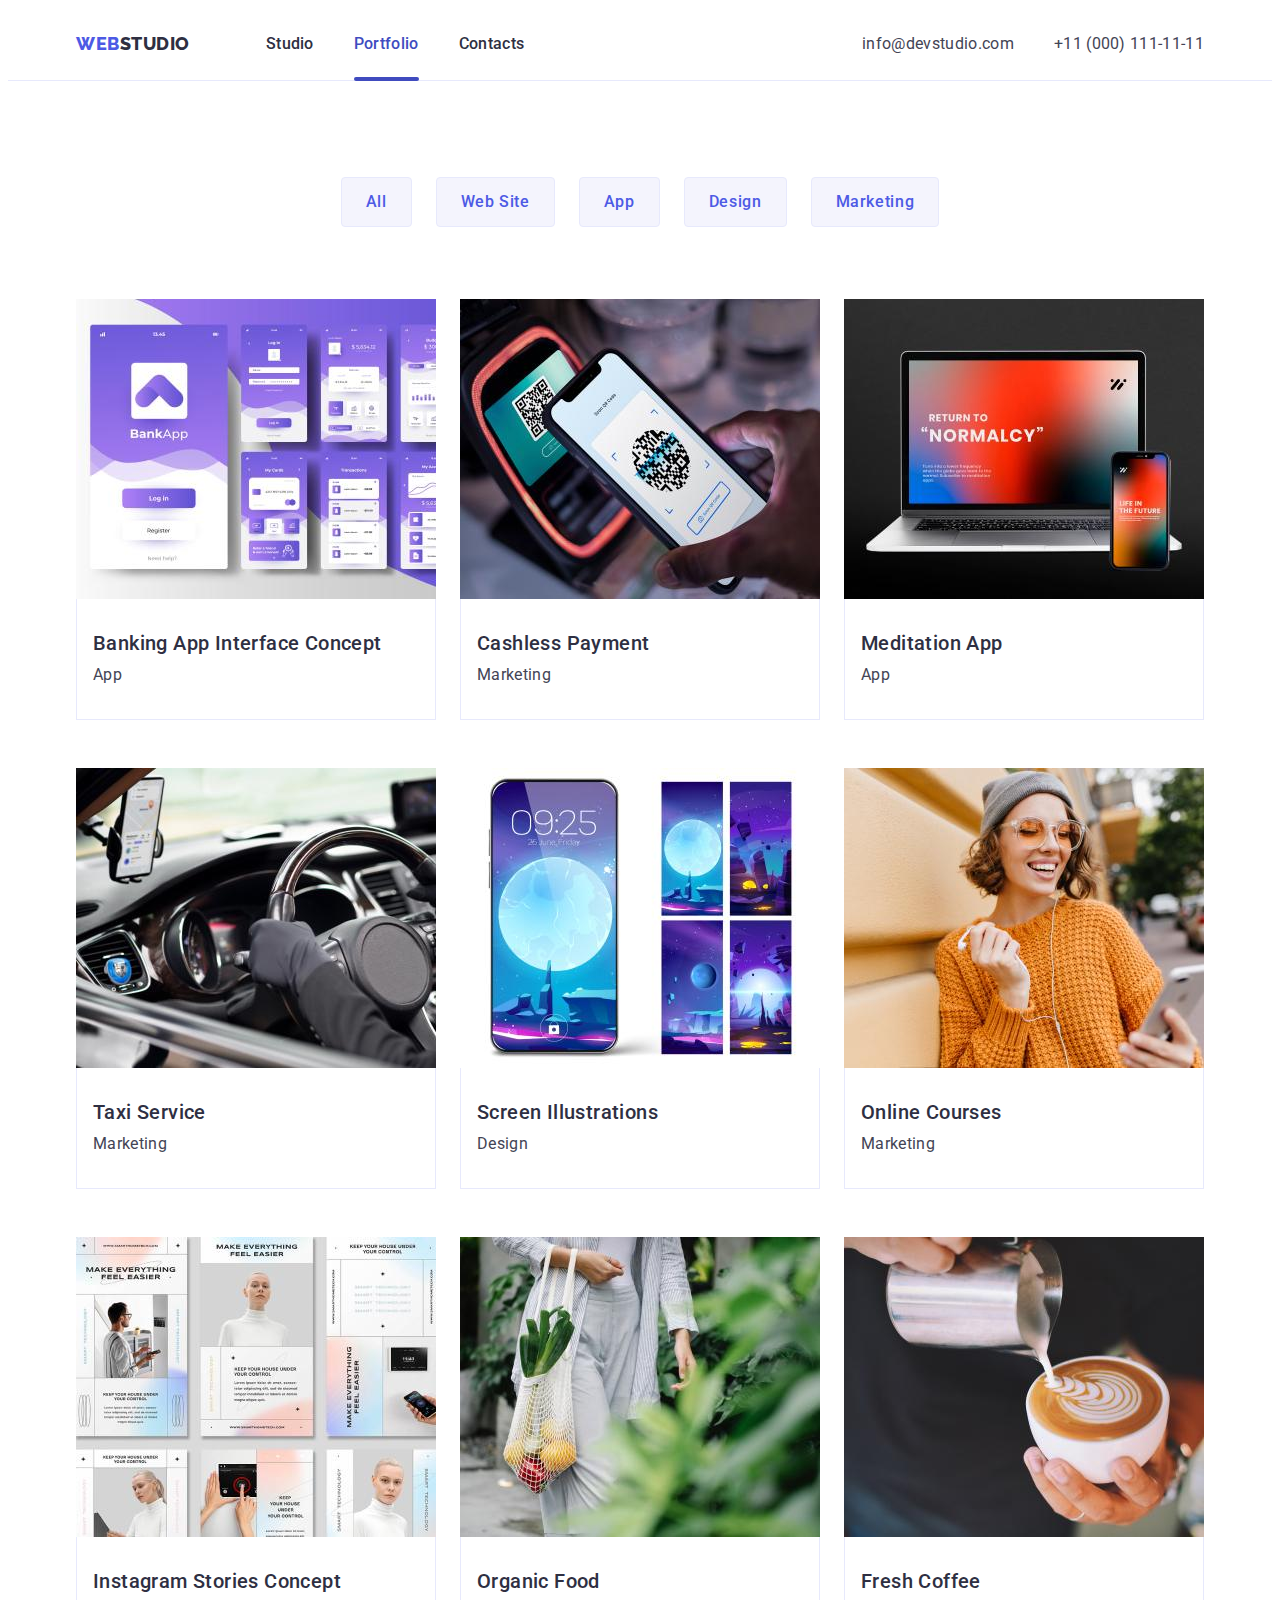
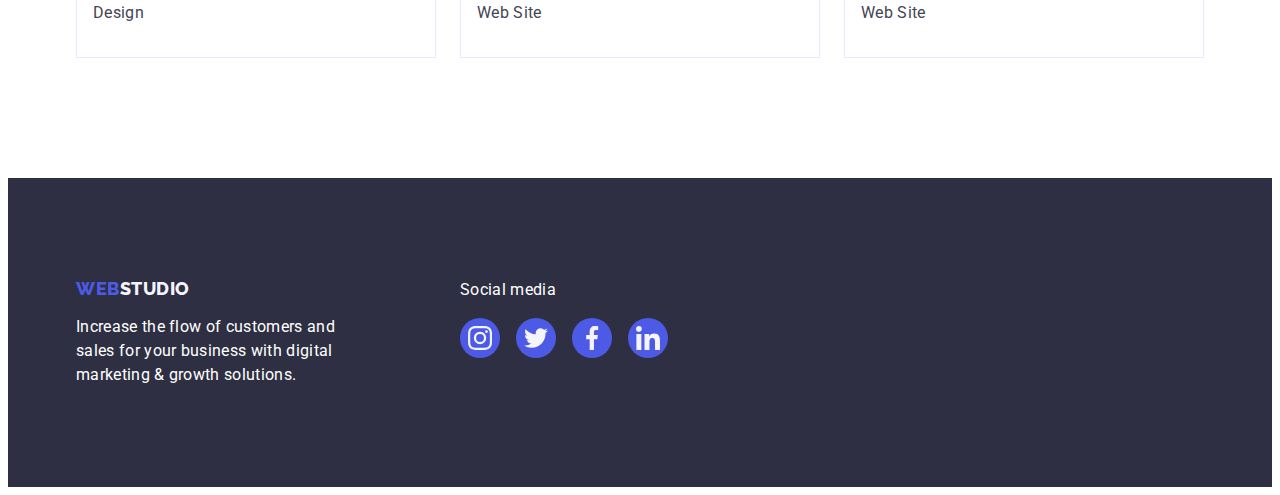
==== portfolio.html @ 92919a4d "input" ====
<!DOCTYPE html>
<html lang="en">
  <head>
    <meta charset="UTF-8">
    <meta http-equiv="X-UA-Compatible" content="IE=edge">
    <meta name="viewport" content="width=device-width, initial-scale=1.0">
    <title>Document</title>
    <link rel="preconnect" href="https://fonts.googleapis.com">
    <link rel="preconnect" href="https://fonts.gstatic.com" crossorigin>
    <link
      href="https://fonts.googleapis.com/css2?family=Raleway:wght@800&family=Roboto:wght@400;500;700;900&display=swap"
      rel="stylesheet">
    <link rel="stylesheet" href="https://cdnjs.cloudflare.com/ajax/libs/modern-normalize/1.1.0/modern-normalize.min.css" integrity="sha512-wpPYUAdjBVSE4KJnH1VR1HeZfpl1ub8YT/NKx4PuQ5NmX2tKuGu6U/JRp5y+Y8XG2tV+wKQpNHVUX03MfMFn9Q==" crossorigin="anonymous" referrerpolicy="no-referrer">
    <link rel="stylesheet" href="./css/styles.css">
  </head>
  <body>
    <header class="header">
      <div class="container container-header">
        <nav class="header-navigation">
          <a href="./index.html" class="logo-accent link">
            web<span class="logo-secondary">Studio</span>
          </a>
          <ul class="header-list list">
            <li class="header-item">
              <a href="./index.html" class="header-link link text">Studio</a>
            </li>
            <li class="header-item">
              <a href="./portfolio.html" class="header-link header-active-line link text"
                >Portfolio</a>
            </li>
            <li class="header-item">
              <a href="" class="header-link link text">Contacts</a>
            </li>
          </ul>
        </nav>
        <address class="header-address">
          <ul class="address-list list">
            <li class="address-item">
              <a href="mailto:info@devstudio.com" class="address-link link text">
                info@devstudio.com</a>
            </li>
            <li class="address-item">
              <a href="tel:+110001111111" class="address-link link text"
                >+11 (000) 111-11-11</a>
            </li>
          </ul>
        </address>
      </div>
    </header>
    <main>
      <section class="portfolio-services section">
        <div class="container">
          <h1 class="portfolio-title">buttons</h1>
        <ul class="buttons-list list">
          <li class="buttons-item">
            <button type="button" class="btn buttons-btn">All</button>
          </li>
          <li class="buttons-item">
            <button type="button" class="btn buttons-btn">Web Site</button>
          </li>
          <li class="buttons-item">
            <button type="button" class="btn buttons-btn">App</button>
          </li>
          <li class="buttons-item">
            <button type="button" class="btn buttons-btn">Design</button>
          </li>
          <li class="buttons-item">
            <button type="button" class="btn buttons-btn">Marketing</button>
          </li>
        </ul>
        <ul class="portfolio-list list">
          <li class="portfolio-item">
            <a href="" class="portfolio-link link">
              <div class="portfolio-cover-wrap">
                <img src="./images/banking1.jpg" alt="App" width="360">
                <p class="portfolio-cover-text">14 Stylish and User-Friendly App Design Concepts 
                · Task Manager App · Calorie Tracker App 
                · Exotic Fruit Ecommerce App · Cloud Storage App</p>
              </div>
              <div class="service-block">
                <h2 class="portfolio-subtitle">Banking App Interface Concept</h2>
                <p class="portfolio-item-text text">App</p>
              </div>
            </a>
          </li>
          <li class="portfolio-item">
            <a href="" class="portfolio-link link">
              <div class="portfolio-cover-wrap">
                <img src="./images/cashless_payment2.jpg" alt="Marketing" width="360">
                <p class="portfolio-cover-text">14 Stylish and User-Friendly App Design Concepts 
                · Task Manager App · Calorie Tracker App 
                · Exotic Fruit Ecommerce App · Cloud Storage App</p>
              </div>
              <div class="service-block">
                <h2 class="portfolio-subtitle">Cashless Payment</h2>
                <p class="portfolio-item-text text">Marketing</p>
              </div>
            </a>
          </li>
          <li class="portfolio-item">
            <a href="" class="portfolio-link link">
              <div class="portfolio-cover-wrap">
                <img src="./images/meditation3.jpg" alt="App" width="360">
                <p class="portfolio-cover-text">14 Stylish and User-Friendly App Design Concepts 
                · Task Manager App · Calorie Tracker App 
                · Exotic Fruit Ecommerce App · Cloud Storage App</p>
              </div>
              <div class="service-block">
                <h2 class="portfolio-subtitle">Meditation App</h2>
                <p class="portfolio-item-text text">App</p>
              </div>
            </a>
          </li>
          <li class="portfolio-item">
            <a href="" class="portfolio-link link">
              <div class="portfolio-cover-wrap">
                <img src="./images/taxi4.jpg" alt="Marketing" width="360">
                <p class="portfolio-cover-text">14 Stylish and User-Friendly App Design Concepts 
                · Task Manager App · Calorie Tracker App 
                · Exotic Fruit Ecommerce App · Cloud Storage App</p>
              </div>
              <div class="service-block">
                <h2 class="portfolio-subtitle">Taxi Service</h2>
                <p class="portfolio-item-text text">Marketing</p>
              </div>
            </a>
          </li>
          <li class="portfolio-item">
            <a href="" class="portfolio-link link">
              <div class="portfolio-cover-wrap">
                <img src="./images/illustrations5.jpg" alt="Design" width="360">
                <p class="portfolio-cover-text">14 Stylish and User-Friendly App Design Concepts 
                · Task Manager App · Calorie Tracker App 
                · Exotic Fruit Ecommerce App · Cloud Storage App</p>
              </div>
              <div class="service-block">
                <h2 class="portfolio-subtitle">Screen Illustrations</h2>
                <p class="portfolio-item-text text">Design</p>
              </div>
            </a>
          </li>
          <li class="portfolio-item">
            <a href="" class="portfolio-link link">
              <div class="portfolio-cover-wrap">
                <img src="./images/courses6.jpg" alt="Marketing" width="360">
                <p class="portfolio-cover-text">14 Stylish and User-Friendly App Design Concepts 
                · Task Manager App · Calorie Tracker App 
                · Exotic Fruit Ecommerce App · Cloud Storage App</p>
              </div>
              <div class="service-block">
                <h2 class="portfolio-subtitle">Online Courses</h2>
                <p class="portfolio-item-text text">Marketing</p>
              </div>
            </a>
          </li>
          <li class="portfolio-item">
            <a href="" class="portfolio-link link">
              <div class="portfolio-cover-wrap">
                <img src="./images/instagram7.jpg" alt="Design" width="360">
                <p class="portfolio-cover-text">14 Stylish and User-Friendly App Design Concepts 
                · Task Manager App · Calorie Tracker App 
                · Exotic Fruit Ecommerce App · Cloud Storage App</p>
              </div>
              <div class="service-block">
                <h2 class="portfolio-subtitle">Instagram Stories Concept</h2>
                <p class="portfolio-item-text text">Design</p>
              </div>
            </a>
          </li>
          <li class="portfolio-item">
            <a href="" class="portfolio-link link">
              <div class="portfolio-cover-wrap">
                <img src="./images/organic_food8.jpg" alt="Web Site" width="360">
                <p class="portfolio-cover-text">14 Stylish and User-Friendly App Design Concepts 
                · Task Manager App · Calorie Tracker App 
                · Exotic Fruit Ecommerce App · Cloud Storage App</p>
              </div>
              <div class="service-block">
                <h2 class="portfolio-subtitle">Organic Food</h2>
                <p class="portfolio-item-text text">Web Site</p>
              </div>
            </a>
          </li>
          <li class="portfolio-item">
            <a href="" class="portfolio-link link">
              <div class="portfolio-cover-wrap">
                <img src="./images/coffee9.jpg" alt="Web Site" width="360">
                <p class="portfolio-cover-text">14 Stylish and User-Friendly App Design Concepts 
                · Task Manager App · Calorie Tracker App 
                · Exotic Fruit Ecommerce App · Cloud Storage App</p>
              </div>
              <div class="service-block">
                <h2 class="portfolio-subtitle">Fresh Coffee</h2>
                <p class="portfolio-item-text text">Web Site</p>
              </div>
            </a>
          </li>
        </ul>
        </div>
      </section>
    </main>
    <footer class="footer">
      <div class="container footer-container">
        <div class="container-logo">
        <a href="./index.html" class="logo-accent link">
          web<span class="logo-footer-secondary">Studio</span>
        </a>
        <p class="footer-text text">
          Increase the flow of customers and sales for your business with
          digital marketing & growth solutions.
        </p>
      </div>
      <div class="container-soc">
        <p class="footer-soc-text text">Social media</p>
        <ul class="footer-soc-list list">
          <li class="footer-soc-item">
            <a href="" class="footer-soc-link link">
            <svg class="footer-soc-icon" width="24" height="24">
              <use href="./images/sprite.svg#icon-instagram"></use>
            </svg>
          </a>
          </li>
          <li class="footer-soc-item">
            <a href="" class="footer-soc-link link">
              <svg class="footer-soc-icon" width="24" height="24">
              <use href="./images/sprite.svg#icon-twitter"></use>
            </svg>
            </a>
          </li>
          <li class="footer-soc-item">
            <a href="" class="footer-soc-link link">
              <svg class="footer-soc-icon" width="24" height="24">
                <use href="./images/sprite.svg#icon-facebook"></use>
              </svg>
            </a>
          </li>
          <li class="footer-soc-item">
            <a href="" class="footer-soc-link link">
              <svg class="footer-soc-icon" width="24" height="24">
                <use href="./images/sprite.svg#icon-linkedin"></use>
              </svg>
            </a>
          </li>
        </ul>
      </div>
      </div>
      
    </footer>
  </body>
</html>
---- css/styles.css ----
html {
  box-sizing: border-box;
}

*,
*::before,
*::after {
  box-sizing: inherit;
}

h1,
h2, 
h3,
h4,
h5,
h6,
p,
ul {
  margin-top: 0;
  margin-bottom: 0;
}

:root {
  --logo-accent: #4d5ae5;
  --logo-secondary: #2e2f42;
  --header-background-color: #ffffff;
  --heroFooter-background-color: #2e2f42;
  --privilegeService-background-color: #e5e5e5;
  --team-background-color: #f4f4fd;
  --teamItem-background-color: #ffffff;
  --title-text-color: #2e2f42;
  --primary-text-color: #434455;
  --heroFooter-text-color: #ffffff;
  --hover-buttonLink-color: #404bbf;
  --hero-button-color: #4d5ae5;
  --buttons-background-color: #f4f4fd;
  --buttons-text-color: #4d5ae5;
  --buttons-border: #e7e9fc;
  --portfolioItem-background-color: #ffffff;
  --portfolioItem-border: #e7e9fc;
  --logo-footer-secondary: #f4f4fd;
  --body-portfolio-text: #434455;
  --haeder-border-bottom: #E7E9FC;
  --bg-gradient-hero: linear-gradient( 
    rgba(46, 47, 66, 0.7), 
    rgba(46, 47, 66, 0.7));
  --soc-icon-hover-team: #404bbf;
  --soc-icon-hover-footer: #31D0AA;
  --customer-icon: #8E8F99;
  --background-color-modal-page: rgba(46, 47, 66, 0.4);
  --background-color-modal: #FCFCFC;
  --background-modal-close:#E7E9FC;
  --active-close-modal: #ffffff;
}

body {
  font-family: "Roboto", sans-serif;
  color: var(--body-portfolio-text);
  background-color: var(--header-background-color)
}

.container {
  width: 1158px;
  padding: 0 15px;
  margin: 0 auto;
  /* outline: 3px solid tomato; */
}

.list {
  margin: 0;
  padding: 0;
  list-style: none;
}

.link {
  text-decoration: none;
  transition: box-shadow 250ms cubic-bezier(0.4, 0, 0.2, 1);
}

.text {
  font-family: inherit;
  font-size: 16px;
  line-height: 1.5;
  letter-spacing: 0.02em;
}

.section{
  /* outline: 3px solid tomato; */
  margin-top: 0;
  margin-bottom: 0;
}

.section.padding {
  padding-top: 120px;
  padding-bottom: 120px;
}

.header {
  padding-top: 24px;
  padding-bottom: 24px;
  border-bottom: 1px solid var(--haeder-border-bottom);
}

.container-header {
  display: flex;
  align-items: center;
}

.header-navigation,
.header-address {
  display: flex;
  align-items: center;
}

.logo-accent {
    font-family: "Raleway", sans-serif;
    font-weight: 800;
    font-size: 18px;
    line-height: 1.17;
    letter-spacing: 0.03em;
    text-transform: uppercase;
    color: var(--logo-accent);
}

.logo-accent .link {
  
}

.logo-secondary{
    color: var(--logo-secondary);
}

.header-link {
  font-weight: 500;
  color: var(--title-text-color);
  transition: color 250ms cubic-bezier(0.4, 0, 0.2, 1);
}

.header-active-line {
  position: relative;
  color: var(--hover-buttonLink-color);
}

.header-active-line::after {
  content: "";
  display: block;
  position: absolute;
  width: 100%;
  height: 4px;
  border-radius: 2px;
  background-color: var(--hover-buttonLink-color);
  bottom: -25px;
}

.header-link:hover,
.header-link:focus {
  color: var(--hover-buttonLink-color);
}

.header-list {
  margin-left: 76px;
  display: flex;
}

.header-list .header-item:last-child {
  margin-right: 0;
}



.header-list .link {
  display: block;
}

.header-item {
  margin-right: 40px;
}

.header-address {
  margin-left: auto;
}

.address-list {
  font-style: normal;
  display: flex;
}

/* .address-list .address-item:not(:last-child) {
  
  margin-right: 40px;
} */

.address-item {
  margin-right: 40px;
}

.address-list .address-item:last-child {
  margin-right: 0;
}

.address-link {
  font-weight: 400;
  color: var(--primary-text-color);
  transition: color 250ms cubic-bezier(0.4, 0, 0.2, 1);
}

.address-link:hover,
.address-link:focus {
  color: var(--hover-buttonLink-color);
}

/*---------------- HERO------------------ */

.hero {
  padding-top: 188px;
  padding-bottom: 188px;
  text-align: center;
  background-color: var(--heroFooter-background-color);
}

.overlay {
  max-width: 1440px;
  height: 600px;
  margin-left: auto;
  margin-right: auto;
  background-image: var(--bg-gradient-hero), 
  url(../images/peopleoffice.jpg);
  background-repeat: no-repeat;
  background-position: center;
  background-size: cover;

}

.hero-title {
  margin-left: auto;
  margin-right: auto;
  max-width: 496px;
  margin-top: 0;
  margin-bottom: 48px;
  font-family: inherit;
  font-size: 56px;
  line-height: 1.07;
  letter-spacing: 0.02em;
  color: var(--heroFooter-text-color);
}

.hero-button {
  display: block;
  min-width: 169px;
  height: 56px;
  margin: 0 auto;
  font-family: inherit;
  font-weight: 500;
  font-size: 16px;
  line-height: 1.5;
  letter-spacing: 0.04em;
  color: var(--heroFooter-text-color);
  background-color: var(--hero-button-color);
  cursor: pointer;
  /* padding: 16px 32px; */
  border-radius: 4px;
  box-shadow: 0px 4px 4px rgba(0, 0, 0, 0.15);
  border: 0;
  transition: background-color 250ms cubic-bezier(0.4, 0, 0.2, 1);
}

.hero-button:hover,
.hero-button:focus {
  color: var(--heroFooter-text-color);
  background-color: var(--hover-buttonLink-color);
  
}

/* ---------PRIVILEGE----------- */

.privilege {
  
}

.privilege-icon {
  

  
}


/* .privilege-item::before {
  display: block;
  content: "";
  height: 112px;
  outline: 3px solid tomato;
  background-size: contain;
  background-position: center;
  background-repeat: no-repeat;
  background-color: var(--logo-footer-secondary);
}

.icon-strategy::before {
  background-image: url(../images/1mark_guerrero.jpg);
}

.icon-punctuality::before {
  background-image: url();
}

.icon-diligence::before {
  background-image: url();
}

.icon-technologies::before {
  background-image: url();
} */

.privilege.section.padding {
  padding-bottom: 0;
}
.privilege-title,
.portfolio-title {
  position: absolute;
  width: 1px;
  height: 1px;
  margin: -1px;
  border: 0;
  padding: 0;
  white-space: nowrap;
  clip-path: inset(100%);
  clip: rect(0 0 0 0);
  overflow: hidden;
}

.privilege-list {
  display: flex;
}

.privilege-item {}

.privilege-item:not(:last-child) {
  margin-right: 24px;
} 

.privilege-subtitle,
.team-subtitle,
.portfolio-subtitle {
  margin-top: 0;
  margin-bottom: 8px;
  font-family: inherit;
  font-weight: 500;
  font-size: 20px;
  line-height: 1.2;
  letter-spacing: 0.02em;
  color: var(--title-text-color);
}

.privilege-item-text {
  margin-top: 0;
  margin-bottom: 0;
  color: var(--primary-text-color);
}

.privilege-item-icon {
  margin-bottom: 8px;
  width: 264px;
  height: 112px;
  background-color: var(--logo-footer-secondary);
  display: flex;
  justify-content: center;
  align-items: center;
  border-radius: 4px;
}

.privilege-icon {
  /* display: flex;
  justify-content: center;
  align-items: center; */
}

/* ------------SERVICES----------- */

.services {
  
}

.services-title,
.team-title,
.customers-title {
  margin-top: 0;
  margin-bottom: 72px;
  font-family: inherit;
  font-size: 36px;
  line-height: 1.11;
  text-align: center;
  letter-spacing: 0.02em;
  text-transform: capitalize;
  color: var(--title-text-color);
}

.services-list {
  display: flex;
  justify-content: space-between;
  margin-bottom: 0;
  
}

.services-item {
  /* width: calc((100% - 48px) / 3); */
}

.services-item:not(:last-child) {
  margin-right: 24px;
}

/* .container.services-item > img {
  display: block;
  max-width: 100%;
  height: auto;
  margin: 0;
} */

/* -------------TEAM----------- */

.team {
  background-color: var(--team-background-color);
}

.team-list {
  display: flex;
  justify-content: space-between;
}

.team-item {
  width: 264px;
  margin-right: 24px;
  margin-bottom: 0;
  box-shadow: 0px 1px 6px rgba(46, 47, 66, 0.08), 0px 1px 1px rgba(46, 47, 66, 0.16), 0px 2px 1px rgba(46, 47, 66, 0.08);
  border-radius: 0px 0px 4px 4px;
  background-color: var(--teamItem-background-color);
}

.team-item:nth-child(4n) {
  margin-right: 0;
}

.team-container {
  padding: 32px 16px;
  text-align: center;
}

.team-container.team-item > img {
  display: block;
  max-width: 100%;
  height: auto;
}

.team-item-text,
.portfolio-item-text {
  color: var(--primary-text-color);
}

.team-item-text {
  margin-bottom: 8px;
}

.team-soc-list {
  display: flex;
  justify-content: center;
  gap: 24px;
}

.team-soc-item,
.footer-soc-item {
  width: 40px;
  height: 40px;
}

.team-soc-link,
.footer-soc-link {
  display: flex;
  justify-content: center;
  align-items: center;
  width: 100%;
  height: 100%;
  border-radius: 50%;
  background-color: var(--logo-accent);
  transition: background-color 250ms cubic-bezier(0.4, 0, 0.2, 1);
}

.team-soc-link:hover,
.team-soc-link:focus {
  background-color: var(--soc-icon-hover-team);
}

.team-soc-icon,
.footer-soc-icon {
  fill: var(--buttons-background-color);
}

/* -----------------CUSTOMERS------------------ */

.customers-list {
  display: flex;
  align-items: center;
  justify-content: space-between;
  gap: 24px;
}

.customers-item {
  width: 168px;
  height: 88px;
}

.customers-link {
  width: 100%;
  height: 100%;
  display: flex;
  justify-content: center;
  align-items: center;
  border: 1px solid currentColor;
  border-radius: 4px;  
  color: var(--customer-icon);
  transition: color 250ms cubic-bezier(0.4, 0, 0.2, 1);
}


.customers-link:hover, 
.customers-link:focus {
  color: var(--soc-icon-hover-team);
}

.customers-icon {
  fill: currentColor;
  transition: fill 250ms cubic-bezier(0.4, 0, 0.2, 1);
}

.customers-icon:hover, 
.customers-icon:focus {
  fill: var(--soc-icon-hover-team);
}

/* -----------------PORTFOLIO---------------- */

.body-portfolio {
  color: var(--body-portfolio-text);
}

.portfolio-services {
  padding-top: 96px;
  padding-bottom: 120px;
}

.buttons-list {
  justify-content: center;
  display: flex;
  align-items: center;
  list-style: none;
  margin-bottom: 72px;
}

.buttons-item:not(:last-child) {
  margin-right: 24px;
} 

.btn {
  font-family: inherit;
  font-weight: 500;
  font-size: 16px;
  line-height: 1.5;
  letter-spacing: 0.04em;
  background-color: var(--buttons-background-color);
  color: var(--buttons-text-color);
  align-items: center;
  text-align: center;
  padding: 12px 24px;
  border: 1px solid var(--buttons-border);
  border-radius: 4px;
  cursor: pointer;
  transition: background-color 250ms cubic-bezier(0.4, 0, 0.2, 1), 
  box-shadow 250ms cubic-bezier(0.4, 0, 0.2, 1),
  color 250ms cubic-bezier(0.4, 0, 0.2, 1);
}

.btn:hover,
.btn:focus {
  color: var(--heroFooter-text-color);
  background-color: var(--hover-buttonLink-color);
  box-shadow: 0px 3px 1px rgba(0, 0, 0, 0.1), 0px 2px 1px rgba(0, 0, 0, 0.08), 0px 2px 2px rgba(0, 0, 0, 0.12);
  /* border-radius: 4px; */
}

.portfolio-list {
  display: flex;
  flex-wrap: wrap;
  gap: 48px 24px;
  
}

.portfolio-item {
  display: flex;
  flex-basis: calc((100% - 48px) / 3);
 
  /* margin-right: 24px; */
  /* margin-bottom: 48px; */
}

.portfolio-cover-wrap {
  position: relative;
  overflow: hidden;
}

.portfolio-cover-text {
  position: absolute;
  top: 0;
  font-weight: 400;
  font-size: 16px;
  line-height: 1.5;
  letter-spacing: 0.02em;
  color: var(--buttons-background-color);
  background-color: var(--buttons-text-color);
  padding: 40px 32px 164px 32px;
  height: 100%;
  transform: translateY(100%);
  opacity: 0.85;
  transition: transform 250ms cubic-bezier(0.4, 0, 0.2, 1);
}

/* .portfolio-item {
  gap: 0;
} */

.portfolio-item:nth-child(3n) {
  margin-right: 0;
}

.portfolio-item:nth-last-child(-n+3) {
  margin-bottom: 0;
}

.service-block {
  padding: 32px 0 32px 16px;
  border: 1px solid var(--portfolioItem-border);
  border-top: none;
}

.portfolio-link:hover .portfolio-cover-text,
.portfolio-link:focus .portfolio-cover-text {
  transform: translate(0);
  
}

.portfolio-link:hover,
.portfolio-link:focus {
  box-shadow: 0px 1px 6px rgba(46, 47, 66, 0.08), 
  0px 1px 1px rgba(46, 47, 66, 0.16), 
  0px 2px 1px rgba(46, 47, 66, 0.08);
}

/* .container.portfolio-item >img{
  display: block;
  max-width: 100%;
  height: auto;
  margin: 0;
} */

img {
  display: block;
  max-width: 100%;
  height: auto;
  margin: 0
}

.footer {
  padding-top: 100px;
  padding-bottom: 100px;
  background-color: var(--heroFooter-background-color);
}

.footer-container {
  display: flex;
}

.container-logo {
  margin-right: 120px;
}

.logo-footer-secondary {
  color: var(--logo-footer-secondary);
}

.footer-text {
  margin-top: 16px;
  
  width: 264px;
  color: var(--heroFooter-text-color);
}

.footer-soc-text {
  margin-top: 0;
  margin-bottom: 16px;
  color: var(--heroFooter-text-color);
}

.footer-soc-list {
  display: flex;
  justify-content: center;
  gap: 16px;
  
}

.footer-soc-link:hover,
.footer-soc-link:focus {
  background-color: var(--soc-icon-hover-footer);
}

.backdrop {
  position: fixed;
  top: 0;
  width: 100%;
  height: 100%;
  background-color: var(--background-color-modal-page);
  transition: opacity 500ms linear, visibility 500ms linear;
}

.modal {
  position: absolute;
  width: 408px;
  height: 576px;
  top: 50%;
  left: 50%;
  background-color: var(--background-color-modal);
  box-shadow: 0px 1px 1px rgba(0, 0, 0, 0.14), 0px 1px 3px rgba(0, 0, 0, 0.12), 0px 2px 1px rgba(0, 0, 0, 0.2);
  border-radius: 4px;
  transform: translate(-50%, -50%) scale(1) rotate(0);
  transition:  transform 250ms linear;
  padding: 24px;
}

.backdrop.is-hidden .modal {
  transform: translate(-50%, -50%) scale(0) rotate(-360deg);
}

.modal-close-btn {
  display: block;
  width: 24px;
  height: 24px;
  align-items: center;
  justify-content: center;
  border-radius: 50%;
  fill: var(--logo-secondary);
  background-color: var(--background-modal-close);
  border: 1px solid rgba(0, 0, 0, 0.1);
  margin-left: auto;
  margin-bottom: 24px;
  cursor: pointer;
}

.modal-close-btn:hover,
.modal-close-btn:focus {
  fill: var(--active-close-modal);
  background-color: var(--soc-icon-hover-team);
  
}

.is-hidden {
  opacity: 0;
  visibility: hidden;
  pointer-events: none;
}

.modal-title {
  font-weight: 500;
  font-size: 16px;
  line-height: 1.5;
  text-align: center;
  letter-spacing: 0.02em;
  color: var(--title-text-color);
  margin-bottom: 16px;
}

.modal-input {
  /* position: absolute; */
  width: 360px;
  height: 40px;
  border: 1px solid var(--background-color-modal-page);
  border-radius: 4px;

}

textarea {
  max-width: 360px;
  max-height: 120px;
  padding: 8px 16px;
  border: 1px solid var(--background-color-modal-page);
  border-radius: 4px;
}

label {
  display: flex;
  flex-direction: column;
  
  margin-bottom: 8px;
}
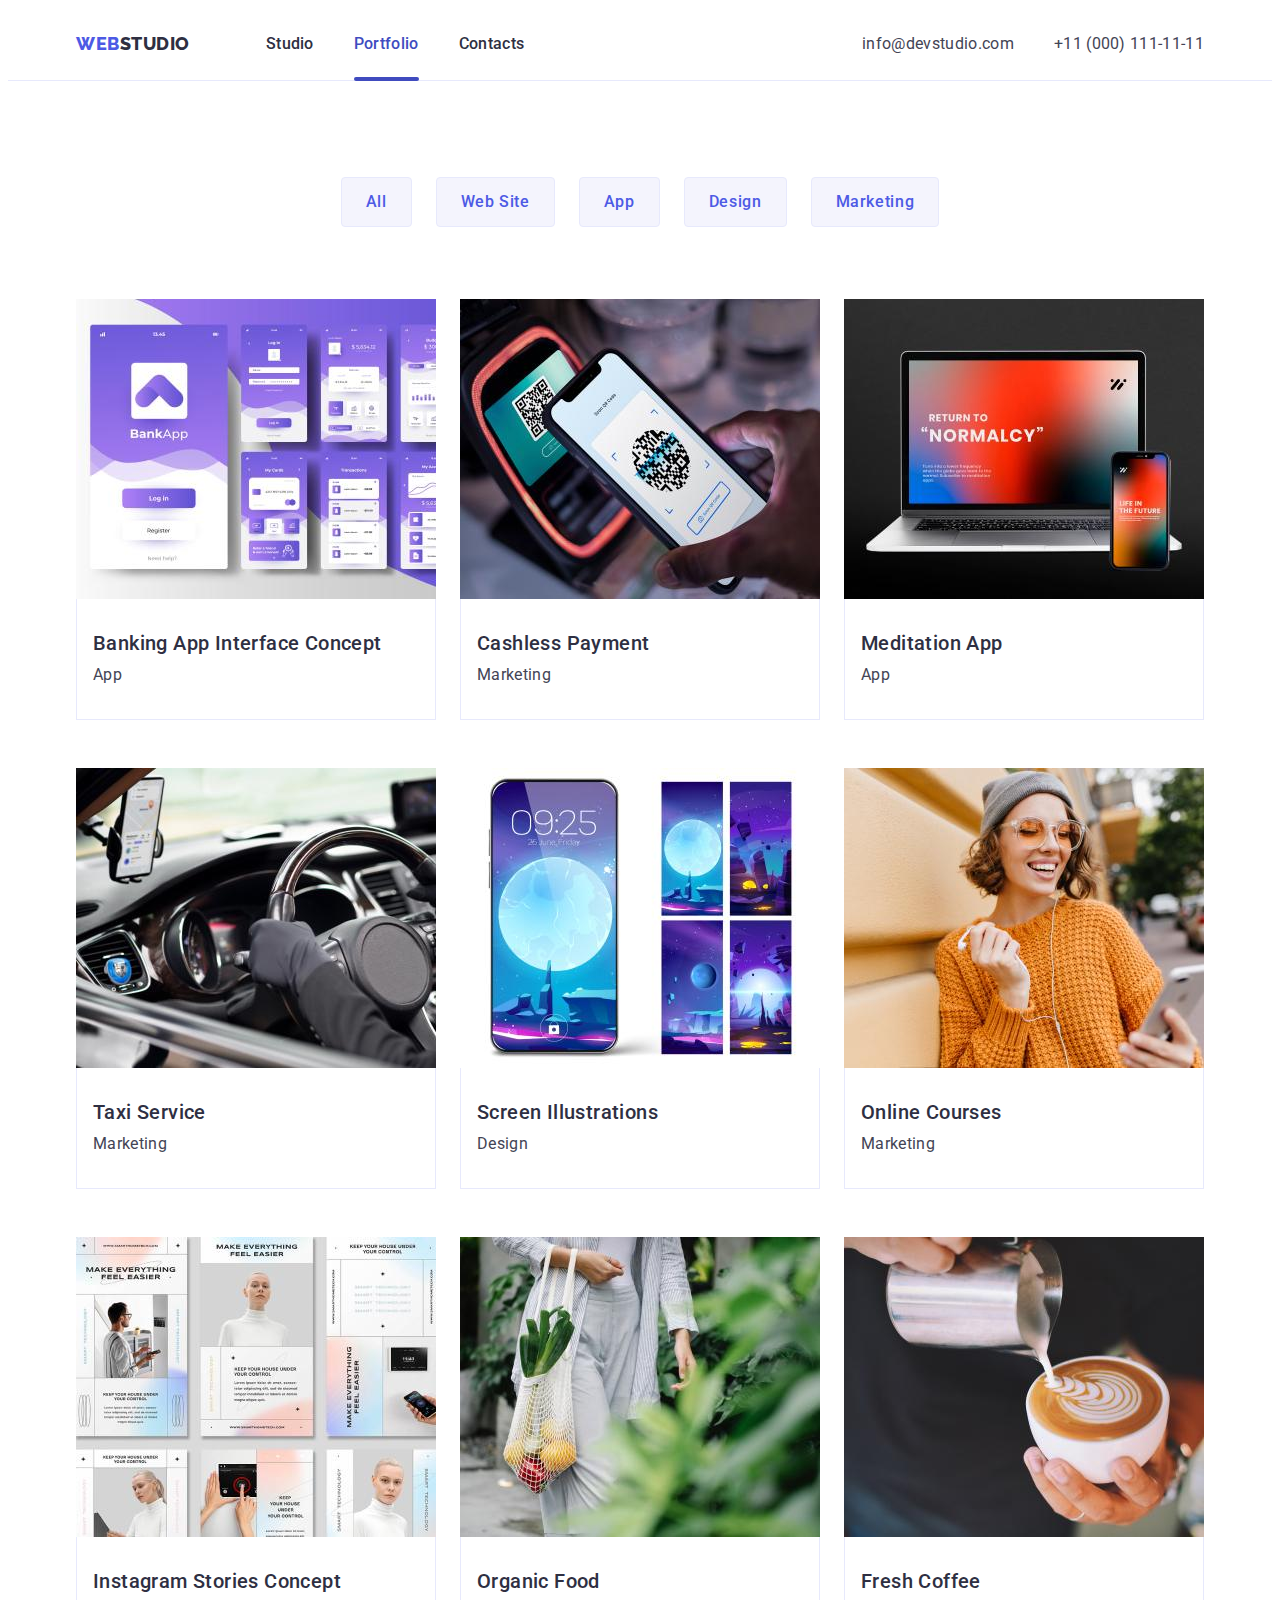
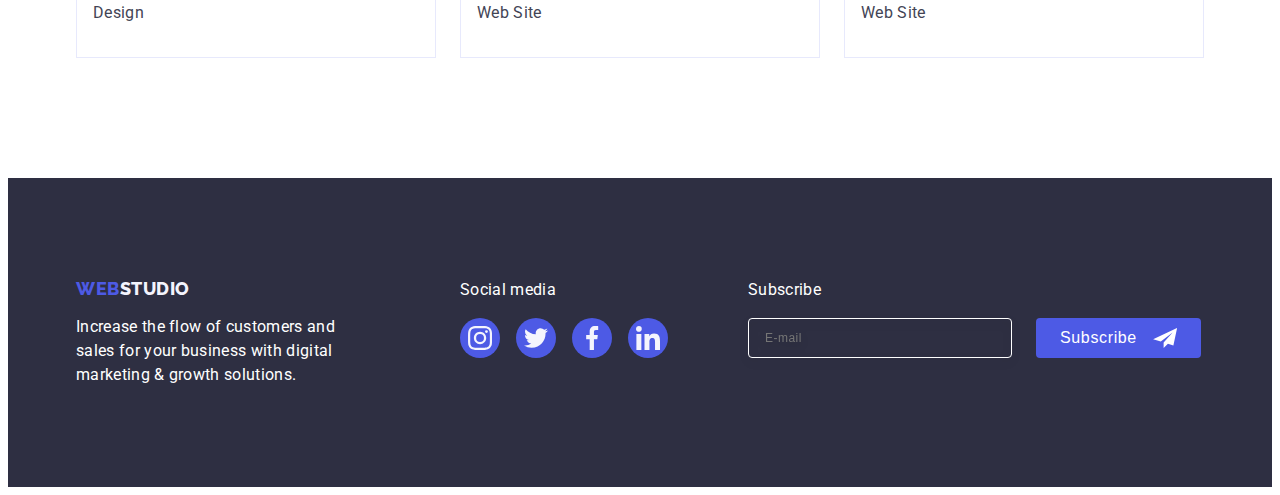
==== commit d95304ae: "modalandfooter1" ====
--- a/portfolio.html
+++ b/portfolio.html
@@ -209,8 +209,8 @@
           Increase the flow of customers and sales for your business with
           digital marketing & growth solutions.
         </p>
-      </div>
-      <div class="container-soc">
+        </div>
+        <div class="container-soc">
         <p class="footer-soc-text text">Social media</p>
         <ul class="footer-soc-list list">
           <li class="footer-soc-item">
@@ -242,9 +242,21 @@
             </a>
           </li>
         </ul>
+        </div>
+        <div class="container-form">
+        <p class="footer-soc-text text">Subscribe</p>
+        <form class="footer-form">
+          <label for="user-email" aria-label="email-input" class="footer-label">
+            <input class="footer-email-text" type="email" name="user-email" placeholder="E-mail">
+          </label>
+          <button  class="footer-subscribe-btn" type="submit">Subscribe
+            <svg class="footer-icon-btn" width="24" height="20">
+            <use href="./images/sprite.svg#icon-telegram"></use>
+          </svg>
+          </button>
+        </form>
       </div>
       </div>
-      
     </footer>
   </body>
 </html>
--- a/css/styles.css
+++ b/css/styles.css
@@ -51,6 +51,7 @@
   --background-color-modal: #FCFCFC;
   --background-modal-close:#E7E9FC;
   --active-close-modal: #ffffff;
+  --label-color-text: #8E8F99;
 }
 
 body {
@@ -63,7 +64,7 @@
   width: 1158px;
   padding: 0 15px;
   margin: 0 auto;
-  /* outline: 3px solid tomato; */
+  /* outline: 3px solid tomato;  */
 }
 
 .list {
@@ -94,6 +95,8 @@
   padding-top: 120px;
   padding-bottom: 120px;
 }
+
+/* ----------HEADER---------- */
 
 .header {
   padding-top: 24px;
@@ -314,6 +317,8 @@
 .privilege.section.padding {
   padding-bottom: 0;
 }
+
+.visually-hidden,
 .privilege-title,
 .portfolio-title {
   position: absolute;
@@ -671,6 +676,7 @@
   padding-top: 100px;
   padding-bottom: 100px;
   background-color: var(--heroFooter-background-color);
+  display: flex;
 }
 
 .footer-container {
@@ -680,6 +686,63 @@
 .container-logo {
   margin-right: 120px;
 }
+
+.container-soc {
+  margin-right: 80px;
+}
+
+.footer-form {
+  display: flex;
+  align-items: center;
+  justify-content: center;
+}
+
+.footer-label {
+  margin-right: 24px;
+}
+
+.footer-email-text {
+  width: 264px;
+  height: 40px;
+  font-size: 12px;
+  line-height: 2;
+  letter-spacing: 0.04em;
+  color: var(--active-close-modal);
+  border: 1px solid var(--active-close-modal);
+  filter: drop-shadow(0px 4px 4px rgba(0, 0, 0, 0.15));
+  border-radius: 4px;
+  padding: 8px 16px;
+  background-color: transparent;
+}
+
+.footer-subscribe-btn {
+  width: 165px;
+  height: 40px;
+  font-size: 16px;
+  line-height: 1.5;
+  display: flex;
+  align-items: center;
+  text-align: center;
+  letter-spacing: 0.04em;
+  color: var(--active-close-modal);
+  background-color: var(--hero-button-color);
+  border:0;
+  border-radius: 4px;
+  padding: 8px 24px;
+  cursor: pointer;
+  transition: background-color 250ms cubic-bezier(0.4, 0, 0.2, 1);
+}
+
+.footer-icon-btn {
+  fill: currentColor;
+  margin-left: 16px;
+}
+
+.footer-subscribe-btn:hover,
+.footer-subscribe-btn:focus {
+  background-color: var(--soc-icon-hover-footer);
+}
+
 
 .logo-footer-secondary {
   color: var(--logo-footer-secondary);
@@ -709,6 +772,11 @@
 .footer-soc-link:focus {
   background-color: var(--soc-icon-hover-footer);
 }
+
+
+
+
+/* ---------MODAL--------- */
 
 .backdrop {
   position: fixed;
@@ -722,7 +790,7 @@
 .modal {
   position: absolute;
   width: 408px;
-  height: 576px;
+  height: 584px;
   top: 50%;
   left: 50%;
   background-color: var(--background-color-modal);
@@ -730,7 +798,7 @@
   border-radius: 4px;
   transform: translate(-50%, -50%) scale(1) rotate(0);
   transition:  transform 250ms linear;
-  padding: 24px;
+  padding: 72px 24px 24px;
 }
 
 .backdrop.is-hidden .modal {
@@ -741,15 +809,16 @@
   display: block;
   width: 24px;
   height: 24px;
-  align-items: center;
-  justify-content: center;
   border-radius: 50%;
   fill: var(--logo-secondary);
   background-color: var(--background-modal-close);
   border: 1px solid rgba(0, 0, 0, 0.1);
-  margin-left: auto;
-  margin-bottom: 24px;
   cursor: pointer;
+  transition: background-color 250ms cubic-bezier(0.4, 0, 0.2, 1),
+  fill 250ms cubic-bezier(0.4, 0, 0.2, 1);
+  position: absolute;
+  top: 24px;
+  right: 24px;
 }
 
 .modal-close-btn:hover,
@@ -765,7 +834,12 @@
   pointer-events: none;
 }
 
+.modal-form {
+  position: relative;
+}
+
 .modal-title {
+  font-family: inherit;
   font-weight: 500;
   font-size: 16px;
   line-height: 1.5;
@@ -775,26 +849,190 @@
   margin-bottom: 16px;
 }
 
+.input-wrap {
+  position: relative;
+  margin-bottom: 0;
+}
+
+
 .modal-input {
-  /* position: absolute; */
-  width: 360px;
+  font-family: inherit;
+  font-weight: 400;
+  font-size: 12px;
+  line-height: 1.17;
+  letter-spacing: 0.04em;
+  max-width: 360px;
+  color: var(--background-color-modal-page);
+  width: 100%;
   height: 40px;
   border: 1px solid var(--background-color-modal-page);
   border-radius: 4px;
-
-}
-
-textarea {
-  max-width: 360px;
-  max-height: 120px;
+  padding-left: 38px;
+  outline: transparent;
+  transition: border-color 250ms cubic-bezier(0.4, 0, 0.2, 1);
+}
+
+.modal-input:focus {
+  border-color: var(--buttons-text-color);
+}
+
+.modal-icon {
+  position: absolute;
+  left: 18px;
+  top: 50%;
+  transform: translateY(-50%);
+  transition: fill 250ms cubic-bezier(0.4, 0, 0.2, 1);
+}
+
+.modal-input:focus + .modal-icon {
+  fill: var(--buttons-text-color);
+}
+
+
+.modal-textarea {
+  width: 100%;
+  height: 120px;
+  font-family: inherit;
+  font-weight: 400;
+  font-size: 12px;
+  line-height: 1.17;
+  letter-spacing: 0.04em;
+  color: var(--background-color-modal-page);
   padding: 8px 16px;
   border: 1px solid var(--background-color-modal-page);
   border-radius: 4px;
-}
-
-label {
+  resize: none;
+  outline: transparent;
+  transition: border-color 250ms cubic-bezier(0.4, 0, 0.2, 1);
+}
+
+.modal-textarea:focus {
+  border-color: var(--buttons-text-color);
+}
+
+
+.modal-label {
   display: flex;
   flex-direction: column;
-  
+  font-family: inherit;
+  font-weight: 400;
+  font-size: 12px;
+  line-height: 1.17;
+  letter-spacing: 0.01em;
+  color: var(--label-color-text);
   margin-bottom: 8px;
-}+}
+
+.modal-label-last {
+  margin-bottom: 16px;
+}
+
+.modal-label span.modal-label-text {
+  display: block;
+  margin-bottom: 4px;
+}
+
+.modal-field {
+  display: flex;
+  align-items: center;
+  margin-bottom: 24px;
+}
+
+.input-checkbox,
+.label-user-policy {
+  display:flex;
+  /* flex-direction: row; */
+  /* align-items: center; */
+   /* justify-content: center;  */
+}
+
+
+.check-text {
+  display: flex;
+  align-items: center;
+  font-size: 12px;
+  line-height: 1.17;
+  letter-spacing: 0.04em;
+  color: var(--customer-icon);
+}
+
+.check-text span {
+  width: 16px;
+  height: 16px;
+  border: 1px solid rgba(46, 47, 66, 0.4);
+  border-radius: 2px;
+  margin-right: 10px;
+  display: flex;
+  align-items: center;
+  justify-content: center;
+  fill: transparent;
+}
+
+.input-checkbox:checked + .check-text span {
+  background-color: var(--soc-icon-hover-team);
+  border: none;
+  fill: var(--buttons-background-color);
+}
+
+.input-checkbox:focus + .check-text span {
+  border-color: var(--soc-icon-hover-team);
+}
+
+.label-user-policy-text {
+  
+}
+
+/* .check-text::before {
+  display: flex;
+  content: '';
+  width: 16px;
+  height: 16px;
+  border: 1px solid rgba(46, 47, 66, 0.4);
+  border-radius: 2px;
+  margin-right: 10px;
+}
+
+.input-checkbox:checked + .check-text::before {
+  background-color: var(--soc-icon-hover-team);
+  border: none;
+  background-image: url(../images/checkmark.svg);
+  background-position: center;
+  background-repeat: no-repeat;
+} */
+
+.privacy-policy {
+  font-size: 12px;
+  line-height: 1.17;
+  letter-spacing: 0.04em;
+  margin-left: 2px;
+  color: var(--buttons-text-color);
+}
+
+
+.modal-btn {
+  display: block;
+  font-family: inherit;
+  width: 169px;
+  height: 56px;
+  font-weight: 500;
+  font-size: 16px;
+  line-height: 1.5;
+  letter-spacing: 0.04em;
+  color: var(--heroFooter-text-color);
+  background-color: var(--hero-button-color);
+  box-shadow: 0px 4px 4px rgba(0, 0, 0, 0.15);
+  border-radius: 4px;
+  margin: 0 auto;
+  cursor: pointer;
+  border: 0;
+  transition: background-color 250ms cubic-bezier(0.4, 0, 0.2, 1);
+}
+
+.modal-btn:hover,
+.modal-btn:focus {
+  color: var(--heroFooter-text-color);
+  background-color: var(--hover-buttonLink-color);
+  
+}
+
+
